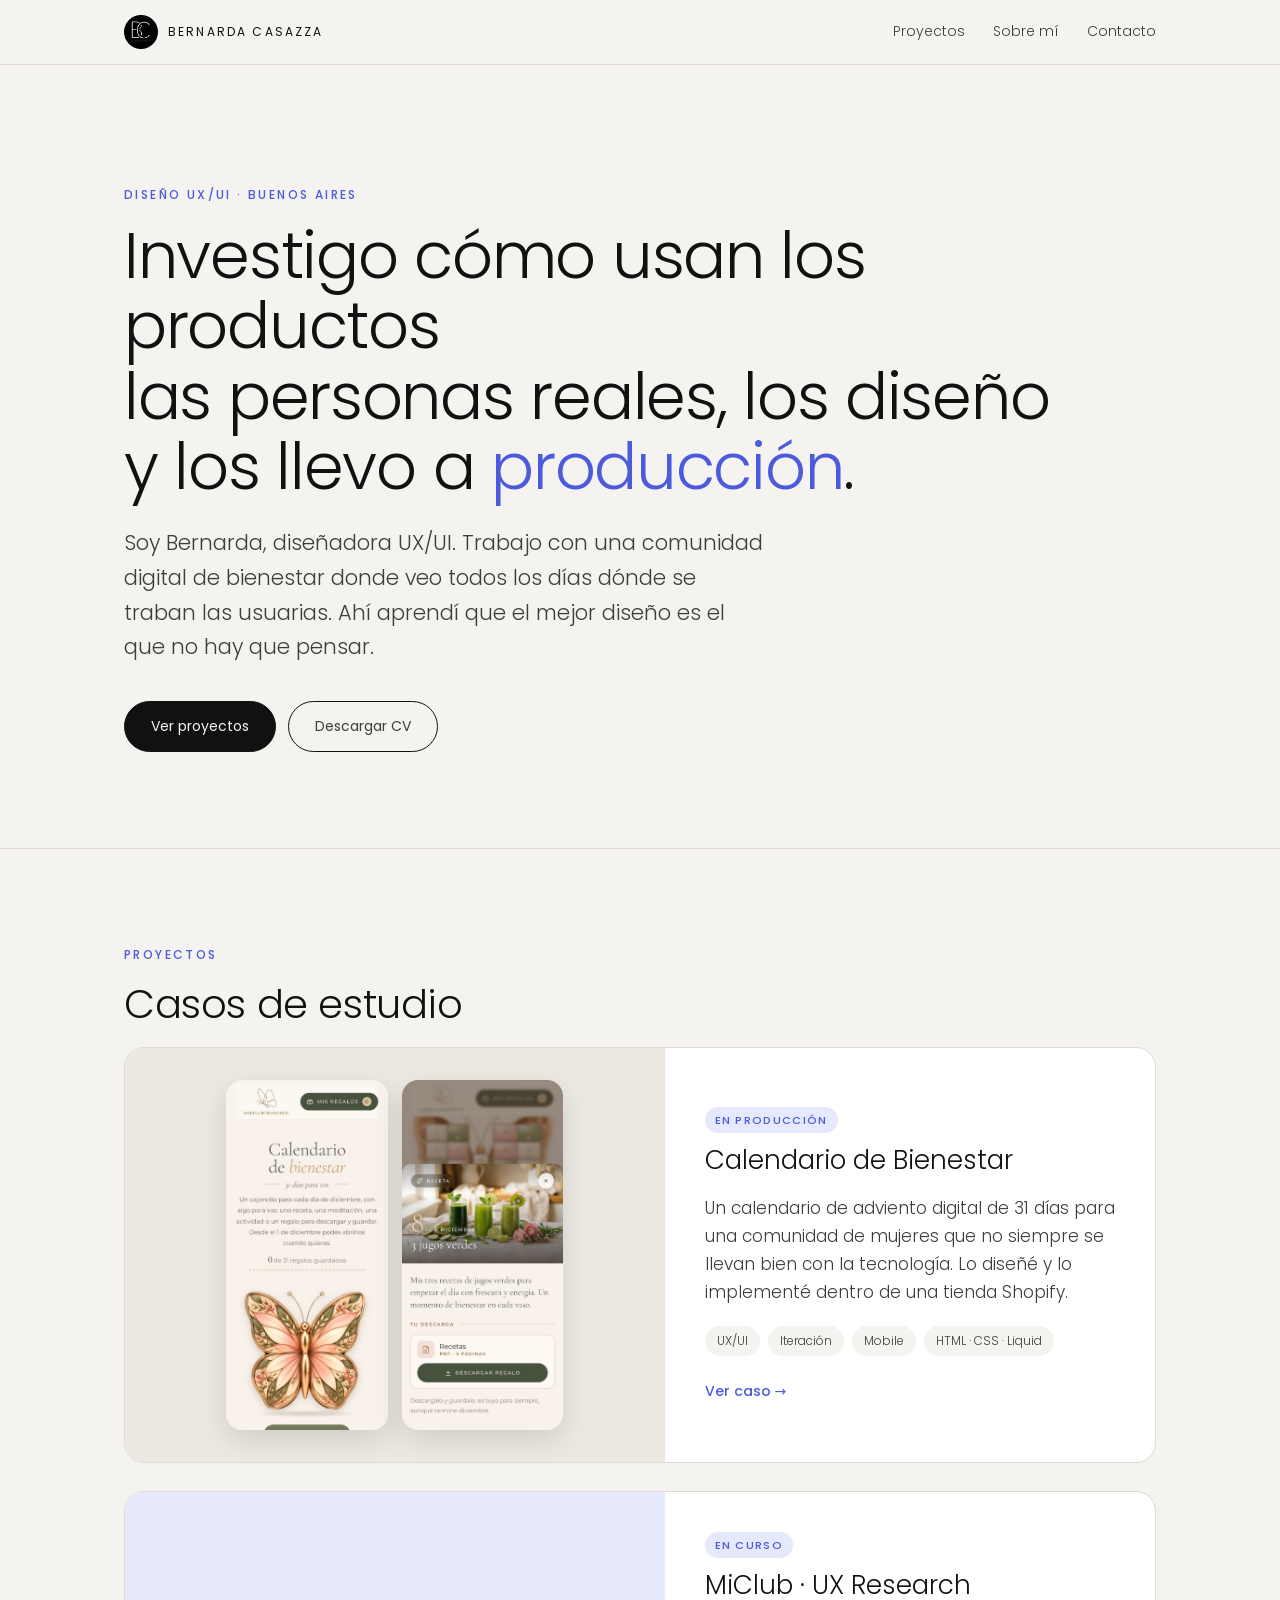
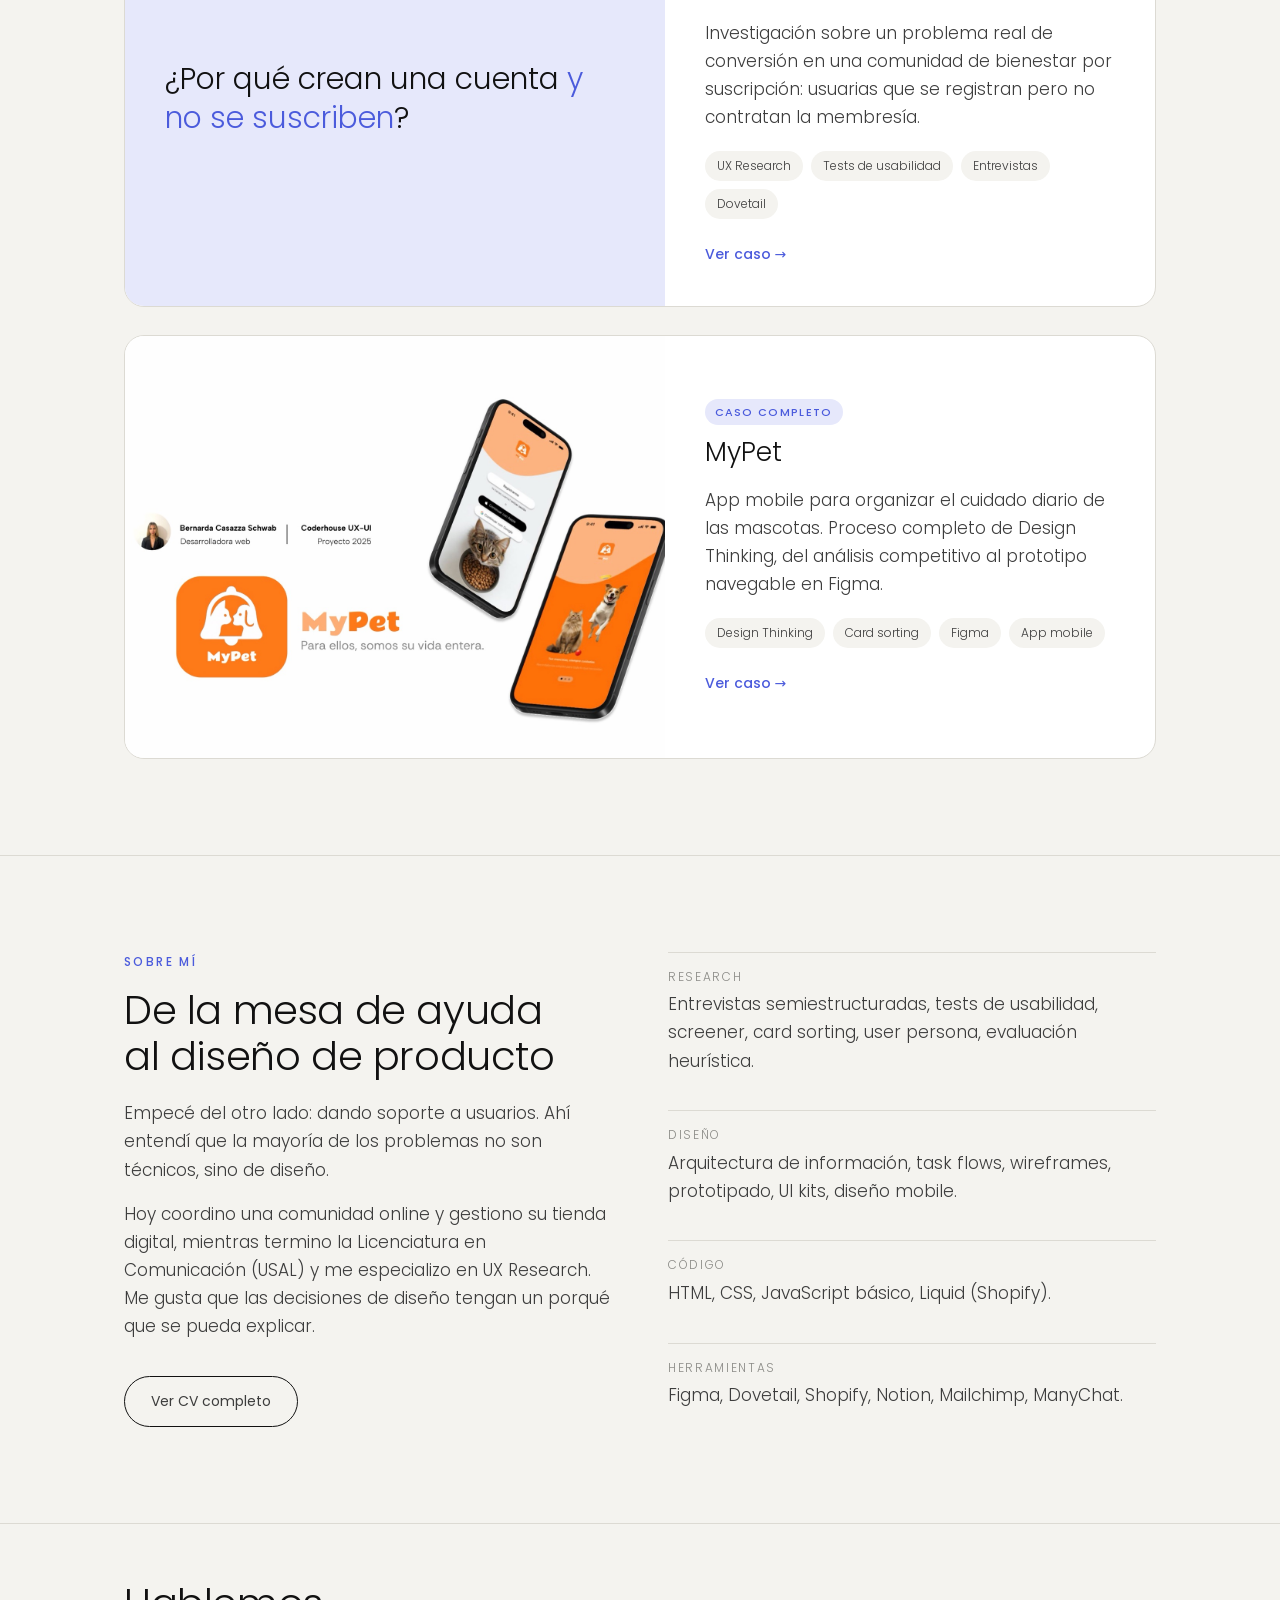
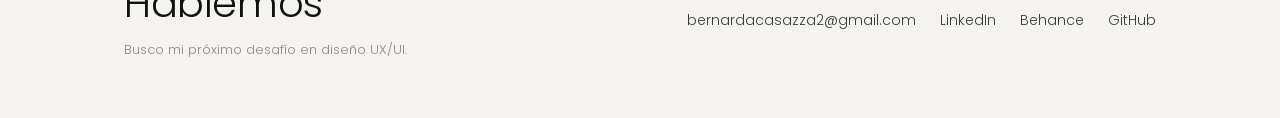
==== index.html @ b024c76c "Primera versión del portfolio" ====
<!doctype html>
<html lang="es">
<head>
  <meta charset="utf-8">
  <meta name="viewport" content="width=device-width, initial-scale=1">
  <title>Bernarda Casazza · Diseño UX/UI</title>
  <meta name="description" content="Portfolio de Bernarda Casazza, diseñadora UX/UI en Buenos Aires. Investigo con personas reales, diseño y llevo los productos a producción.">
  <link rel="icon" href="img/logo-bc.png">
  <link rel="preconnect" href="https://fonts.googleapis.com">
  <link href="https://fonts.googleapis.com/css2?family=Poppins:wght@300;400;500&display=swap" rel="stylesheet">
  <link rel="stylesheet" href="styles.css">
</head>
<body>

<header class="top">
  <div class="wrap">
    <a class="brand" href="index.html"><img src="img/logo-bc.png" alt="">Bernarda Casazza</a>
    <ul class="nav">
      <li><a href="#proyectos">Proyectos</a></li>
      <li class="hide-sm"><a href="#sobre-mi">Sobre mí</a></li>
      <li><a href="#contacto">Contacto</a></li>
    </ul>
  </div>
</header>

<main>
  <section class="hero">
    <div class="wrap">
      <p class="eyebrow">Diseño UX/UI · Buenos Aires</p>
      <h1>Investigo cómo usan los productos <br>las personas reales, los diseño <br>y los llevo a <em>producción</em>.</h1>
      <p class="lead">Soy Bernarda, diseñadora UX/UI. Trabajo con una comunidad digital de bienestar donde veo todos los días dónde se traban las usuarias. Ahí aprendí que el mejor diseño es el que no hay que pensar.</p>
      <div class="btns">
        <a class="btn btn-main" href="#proyectos">Ver proyectos</a>
        <a class="btn btn-ghost" href="cv-bernarda-casazza.pdf" target="_blank">Descargar CV</a>
      </div>
    </div>
  </section>

  <section id="proyectos" class="divider">
    <div class="wrap">
      <p class="eyebrow">Proyectos</p>
      <h2>Casos de estudio</h2>
      <div class="projects">

        <a class="card" href="calendario.html">
          <div class="card-img phones">
            <img src="img/calendario/1-inicio.jpg" alt="Pantalla de inicio del Calendario de Bienestar con una mariposa joyero">
            <img src="img/calendario/4-dia.jpg" alt="Pantalla de un día abierto del calendario">
          </div>
          <div class="card-body">
            <span class="status">En producción</span>
            <h3>Calendario de Bienestar</h3>
            <p>Un calendario de adviento digital de 31 días para una comunidad de mujeres que no siempre se llevan bien con la tecnología. Lo diseñé y lo implementé dentro de una tienda Shopify.</p>
            <ul class="tags"><li>UX/UI</li><li>Iteración</li><li>Mobile</li><li>HTML · CSS · Liquid</li></ul>
            <span class="more">Ver caso →</span>
          </div>
        </a>

        <a class="card" href="miclub.html">
          <div class="card-img" style="background:var(--acc-soft)">
            <p style="font-size:clamp(22px,3vw,30px);font-weight:300;color:var(--ink);padding:40px;line-height:1.3">¿Por qué crean una cuenta <em style="font-style:normal;color:var(--acc)">y no se suscriben</em>?</p>
          </div>
          <div class="card-body">
            <span class="status">En curso</span>
            <h3>MiClub · UX Research</h3>
            <p>Investigación sobre un problema real de conversión en una comunidad de bienestar por suscripción: usuarias que se registran pero no contratan la membresía.</p>
            <ul class="tags"><li>UX Research</li><li>Tests de usabilidad</li><li>Entrevistas</li><li>Dovetail</li></ul>
            <span class="more">Ver caso →</span>
          </div>
        </a>

        <a class="card" href="mypet.html">
          <div class="card-img"><img src="img/mypet/00_PORTADA_cover_behance.jpg" alt="Portada del caso MyPet, app para el cuidado de mascotas"></div>
          <div class="card-body">
            <span class="status">Caso completo</span>
            <h3>MyPet</h3>
            <p>App mobile para organizar el cuidado diario de las mascotas. Proceso completo de Design Thinking, del análisis competitivo al prototipo navegable en Figma.</p>
            <ul class="tags"><li>Design Thinking</li><li>Card sorting</li><li>Figma</li><li>App mobile</li></ul>
            <span class="more">Ver caso →</span>
          </div>
        </a>

      </div>
    </div>
  </section>

  <section id="sobre-mi" class="divider">
    <div class="wrap about">
      <div>
        <p class="eyebrow">Sobre mí</p>
        <h2>De la mesa de ayuda <br>al diseño de producto</h2>
        <div class="prose">
          <p>Empecé del otro lado: dando soporte a usuarios. Ahí entendí que la mayoría de los problemas no son técnicos, sino de diseño.</p>
          <p>Hoy coordino una comunidad online y gestiono su tienda digital, mientras termino la Licenciatura en Comunicación (USAL) y me especializo en UX Research. Me gusta que las decisiones de diseño tengan un porqué que se pueda explicar.</p>
        </div>
        <div class="btns"><a class="btn btn-ghost" href="cv-bernarda-casazza.pdf" target="_blank">Ver CV completo</a></div>
      </div>
      <ul class="skills">
        <li><span>Research</span>Entrevistas semiestructuradas, tests de usabilidad, screener, card sorting, user persona, evaluación heurística.</li>
        <li><span>Diseño</span>Arquitectura de información, task flows, wireframes, prototipado, UI kits, diseño mobile.</li>
        <li><span>Código</span>HTML, CSS, JavaScript básico, Liquid (Shopify).</li>
        <li><span>Herramientas</span>Figma, Dovetail, Shopify, Notion, Mailchimp, ManyChat.</li>
      </ul>
    </div>
  </section>
</main>

<footer id="contacto">
  <div class="wrap">
    <div>
      <h2 style="margin-bottom:8px">Hablemos</h2>
      <small>Busco mi próximo desafío en diseño UX/UI.</small>
    </div>
    <ul class="contact">
      <li><a href="mailto:bernardacasazza2@gmail.com">bernardacasazza2@gmail.com</a></li>
      <li><a href="https://www.linkedin.com/in/maria-bernarda-casazza-schwab-40ab6226b/" target="_blank">LinkedIn</a></li>
      <li><a href="https://www.behance.net/bernardacasazza1" target="_blank">Behance</a></li>
      <li><a href="https://github.com/bernicasazza" target="_blank">GitHub</a></li>
    </ul>
  </div>
</footer>

</body>
</html>
---- styles.css ----
:root {
  --bg: #f4f3ef;
  --surface: #ffffff;
  --ink: #111111;
  --text: #3d3d3d;
  --muted: #8a8a86;
  --line: #dcdad3;
  --acc: #4b5bdc;
  --acc-soft: #e6e8fb;
  --max: 1080px;
}

* { box-sizing: border-box; margin: 0; padding: 0; }
html { scroll-behavior: smooth; }
body {
  background: var(--bg);
  color: var(--text);
  font-family: "Poppins", system-ui, sans-serif;
  font-weight: 300;
  font-size: 17px;
  line-height: 1.65;
  -webkit-font-smoothing: antialiased;
}
img { display: block; max-width: 100%; height: auto; }
a { color: inherit; }
strong { font-weight: 500; color: var(--ink); }

.wrap { max-width: var(--max); margin: 0 auto; padding: 0 24px; }

/* Header */
.top {
  position: sticky; top: 0; z-index: 10;
  background: rgba(244, 243, 239, .92);
  backdrop-filter: blur(8px);
  border-bottom: 1px solid var(--line);
}
.top .wrap { display: flex; align-items: center; justify-content: space-between; height: 64px; }
.brand { display: flex; align-items: center; gap: 10px; text-decoration: none; color: var(--ink); font-weight: 400; letter-spacing: .18em; font-size: 12px; text-transform: uppercase; }
.brand img { width: 34px; height: 34px; border-radius: 50%; }
.nav { display: flex; gap: 28px; list-style: none; font-size: 14px; }
.nav a { text-decoration: none; color: var(--text); }
.nav a:hover { color: var(--acc); }

/* Type */
.eyebrow { font-size: 12px; letter-spacing: .2em; text-transform: uppercase; color: var(--acc); font-weight: 500; margin-bottom: 16px; }
h1 { font-weight: 300; color: var(--ink); font-size: clamp(36px, 6vw, 64px); line-height: 1.1; letter-spacing: -.02em; }
h1 em, h2 em { font-style: normal; color: var(--acc); }
h2 { font-weight: 300; color: var(--ink); font-size: clamp(28px, 4vw, 40px); line-height: 1.15; letter-spacing: -.01em; margin-bottom: 20px; }
h3 { font-weight: 500; color: var(--ink); font-size: 18px; margin-bottom: 8px; }
.lead { font-size: clamp(18px, 2vw, 21px); max-width: 640px; margin-top: 24px; }

/* Buttons */
.btns { display: flex; gap: 12px; flex-wrap: wrap; margin-top: 36px; }
.btn { display: inline-block; padding: 13px 26px; border-radius: 999px; text-decoration: none; font-size: 14px; font-weight: 400; border: 1px solid var(--ink); transition: .2s; }
.btn-main { background: var(--ink); color: var(--bg); }
.btn-main:hover { background: var(--acc); border-color: var(--acc); }
.btn-ghost:hover { border-color: var(--acc); color: var(--acc); }

/* Sections */
section { padding: 96px 0; }
.hero { padding: 120px 0 96px; }
.divider { border-top: 1px solid var(--line); }

/* Project cards */
.projects { display: grid; gap: 28px; }
.card {
  display: grid; grid-template-columns: 1.1fr 1fr; gap: 0;
  background: var(--surface); border-radius: 20px; overflow: hidden;
  text-decoration: none; color: inherit; border: 1px solid var(--line);
  transition: transform .25s, box-shadow .25s;
}
.card:hover { transform: translateY(-4px); box-shadow: 0 18px 40px rgba(0,0,0,.07); }
.card-img { background: #ebe9e2; display: flex; align-items: center; justify-content: center; min-height: 340px; overflow: hidden; }
.card-img img { width: 100%; height: 100%; object-fit: cover; }
.card-img.phones { gap: 14px; padding: 32px; }
.card-img.phones img { width: 34%; height: auto; border-radius: 16px; box-shadow: 0 10px 30px rgba(0,0,0,.12); }
.card-body { padding: 40px; display: flex; flex-direction: column; justify-content: center; }
.card-body h3 { font-size: 26px; font-weight: 300; margin: 6px 0 12px; }
.tags { display: flex; flex-wrap: wrap; gap: 8px; margin-top: 20px; list-style: none; }
.tags li { font-size: 12px; padding: 5px 12px; border-radius: 999px; background: var(--bg); color: var(--text); }
.more { margin-top: 24px; font-size: 14px; color: var(--acc); font-weight: 500; }
.status { align-self: flex-start; display: inline-block; font-size: 11px; letter-spacing: .12em; text-transform: uppercase; padding: 4px 10px; border-radius: 999px; background: var(--acc-soft); color: var(--acc); font-weight: 500; }

/* About */
.about { display: grid; grid-template-columns: 1fr 1fr; gap: 56px; }
.skills { list-style: none; display: grid; gap: 18px; }
.skills li { border-top: 1px solid var(--line); padding-top: 14px; }
.skills span { display: block; font-size: 12px; letter-spacing: .14em; text-transform: uppercase; color: var(--muted); margin-bottom: 4px; }

/* Case study */
.case-hero { padding: 96px 0 56px; }
.meta { display: grid; grid-template-columns: repeat(4, 1fr); gap: 24px; margin-top: 48px; padding-top: 24px; border-top: 1px solid var(--line); }
.meta span { display: block; font-size: 12px; letter-spacing: .14em; text-transform: uppercase; color: var(--muted); }
.meta p { color: var(--ink); font-size: 15px; }
.case section { padding: 72px 0; }
.two { display: grid; grid-template-columns: 1fr 1.4fr; gap: 56px; align-items: start; }
.prose p + p { margin-top: 16px; }
.prose ul { margin: 16px 0 0 20px; }
.prose li + li { margin-top: 8px; }
.grid-4 { display: grid; grid-template-columns: repeat(4, 1fr); gap: 16px; }
.grid-3 { display: grid; grid-template-columns: repeat(3, 1fr); gap: 16px; }
.box { background: var(--surface); border: 1px solid var(--line); border-radius: 16px; padding: 24px; }
.box .num { color: var(--acc); font-size: 13px; font-weight: 500; display: block; margin-bottom: 10px; }
.box p { font-size: 15px; }
.phones-row { display: flex; gap: 20px; justify-content: center; flex-wrap: wrap; }
.phones-row figure { width: min(220px, 44%); }
.phones-row img { border-radius: 22px; box-shadow: 0 14px 34px rgba(0,0,0,.12); }
figcaption { font-size: 13px; color: var(--muted); margin-top: 12px; text-align: center; }
.decision { display: grid; grid-template-columns: 1fr 220px; gap: 64px; align-items: center; padding: 48px 0; border-top: 1px solid var(--line); }
.decision:first-of-type { border-top: 0; }
.decision img { border-radius: 22px; box-shadow: 0 14px 34px rgba(0,0,0,.12); }
.chips { display: flex; gap: 8px; flex-wrap: wrap; margin-top: 16px; }
.chips span { font-size: 13px; padding: 4px 12px; border-radius: 999px; border: 1px solid var(--line); background: var(--surface); }

/* Timeline */
.timeline { list-style: none; position: relative; margin-left: 8px; }
.timeline::before { content: ""; position: absolute; left: 0; top: 8px; bottom: 8px; width: 1px; background: var(--line); }
.timeline li { position: relative; padding: 0 0 26px 32px; }
.timeline li::before { content: ""; position: absolute; left: -5px; top: 8px; width: 11px; height: 11px; border-radius: 50%; background: var(--bg); border: 1px solid var(--acc); }
.timeline li:last-child::before { background: var(--acc); }
.timeline b { font-weight: 500; color: var(--acc); margin-right: 8px; }

/* Before / after */
.compare { display: grid; grid-template-columns: 1fr 1fr; gap: 16px; }
.compare .box span { font-size: 12px; letter-spacing: .14em; text-transform: uppercase; color: var(--muted); display: block; margin-bottom: 8px; }
.compare .after { border-color: var(--acc); }
.compare .after span { color: var(--acc); }

.quote { font-size: clamp(24px, 3.4vw, 36px); font-weight: 300; color: var(--ink); line-height: 1.3; max-width: 820px; }
.full img { border-radius: 16px; border: 1px solid var(--line); }
.stack { display: grid; gap: 20px; }

.next { display: flex; justify-content: space-between; gap: 16px; flex-wrap: wrap; }

/* Footer */
footer { border-top: 1px solid var(--line); padding: 56px 0; }
footer .wrap { display: flex; justify-content: space-between; align-items: center; gap: 24px; flex-wrap: wrap; }
.contact { display: flex; gap: 24px; flex-wrap: wrap; list-style: none; font-size: 14px; }
.contact a { text-decoration: none; }
.contact a:hover { color: var(--acc); }
small { color: var(--muted); font-size: 13px; }

@media (max-width: 820px) {
  body { font-size: 16px; }
  .wrap { padding: 0 16px; }
  .nav { gap: 16px; font-size: 13px; }
  .nav .hide-sm { display: none; }
  .hero { padding: 72px 0 64px; }
  h1 br, h2 br { display: none; }
  .card-img.phones { padding: 24px 16px; }
  section, .case section { padding: 56px 0; }
  .card, .about, .two, .decision, .compare { grid-template-columns: 1fr; }
  .card-img { min-height: 240px; }
  .card-body { padding: 28px; }
  .decision { gap: 24px; }
  .decision img { max-width: 220px; margin: 0 auto; }
  .grid-4, .grid-3, .meta { grid-template-columns: 1fr 1fr; }
}
@media (max-width: 480px) {
  .grid-4, .grid-3 { grid-template-columns: 1fr; }
}
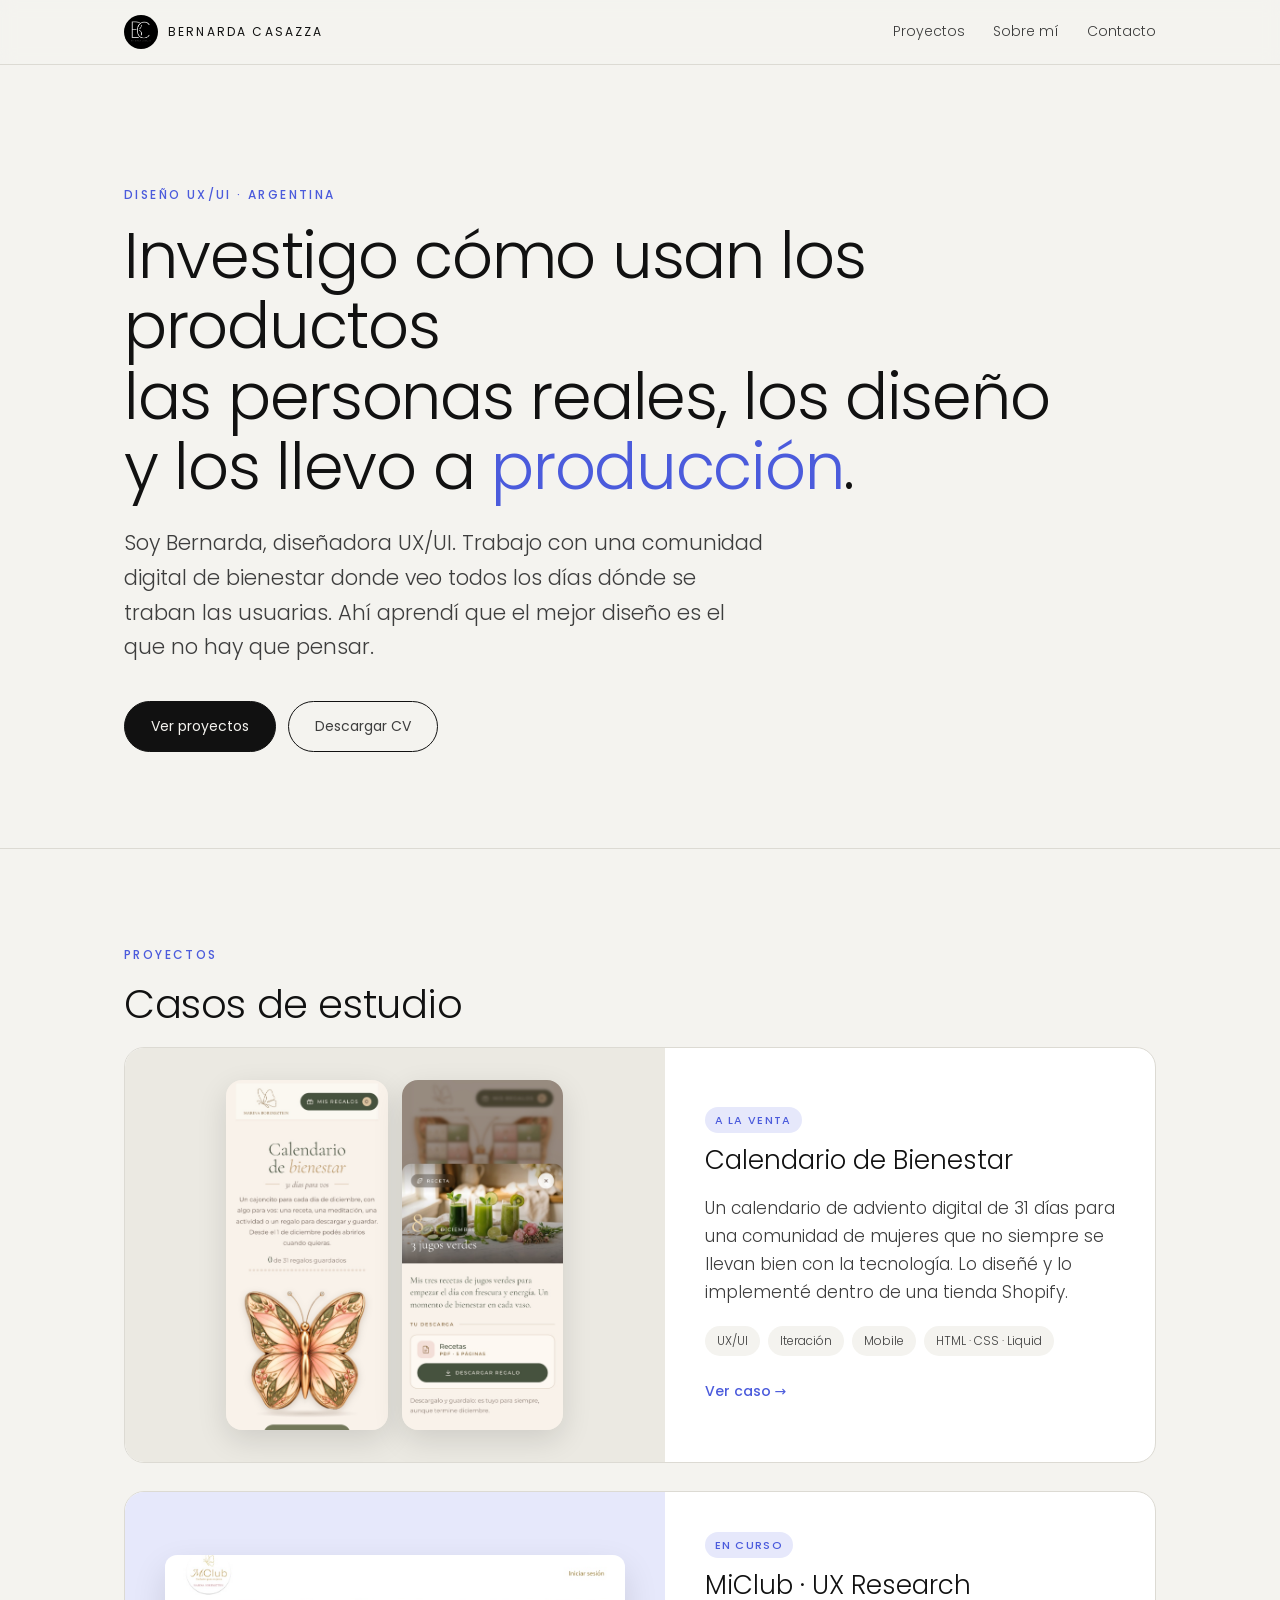
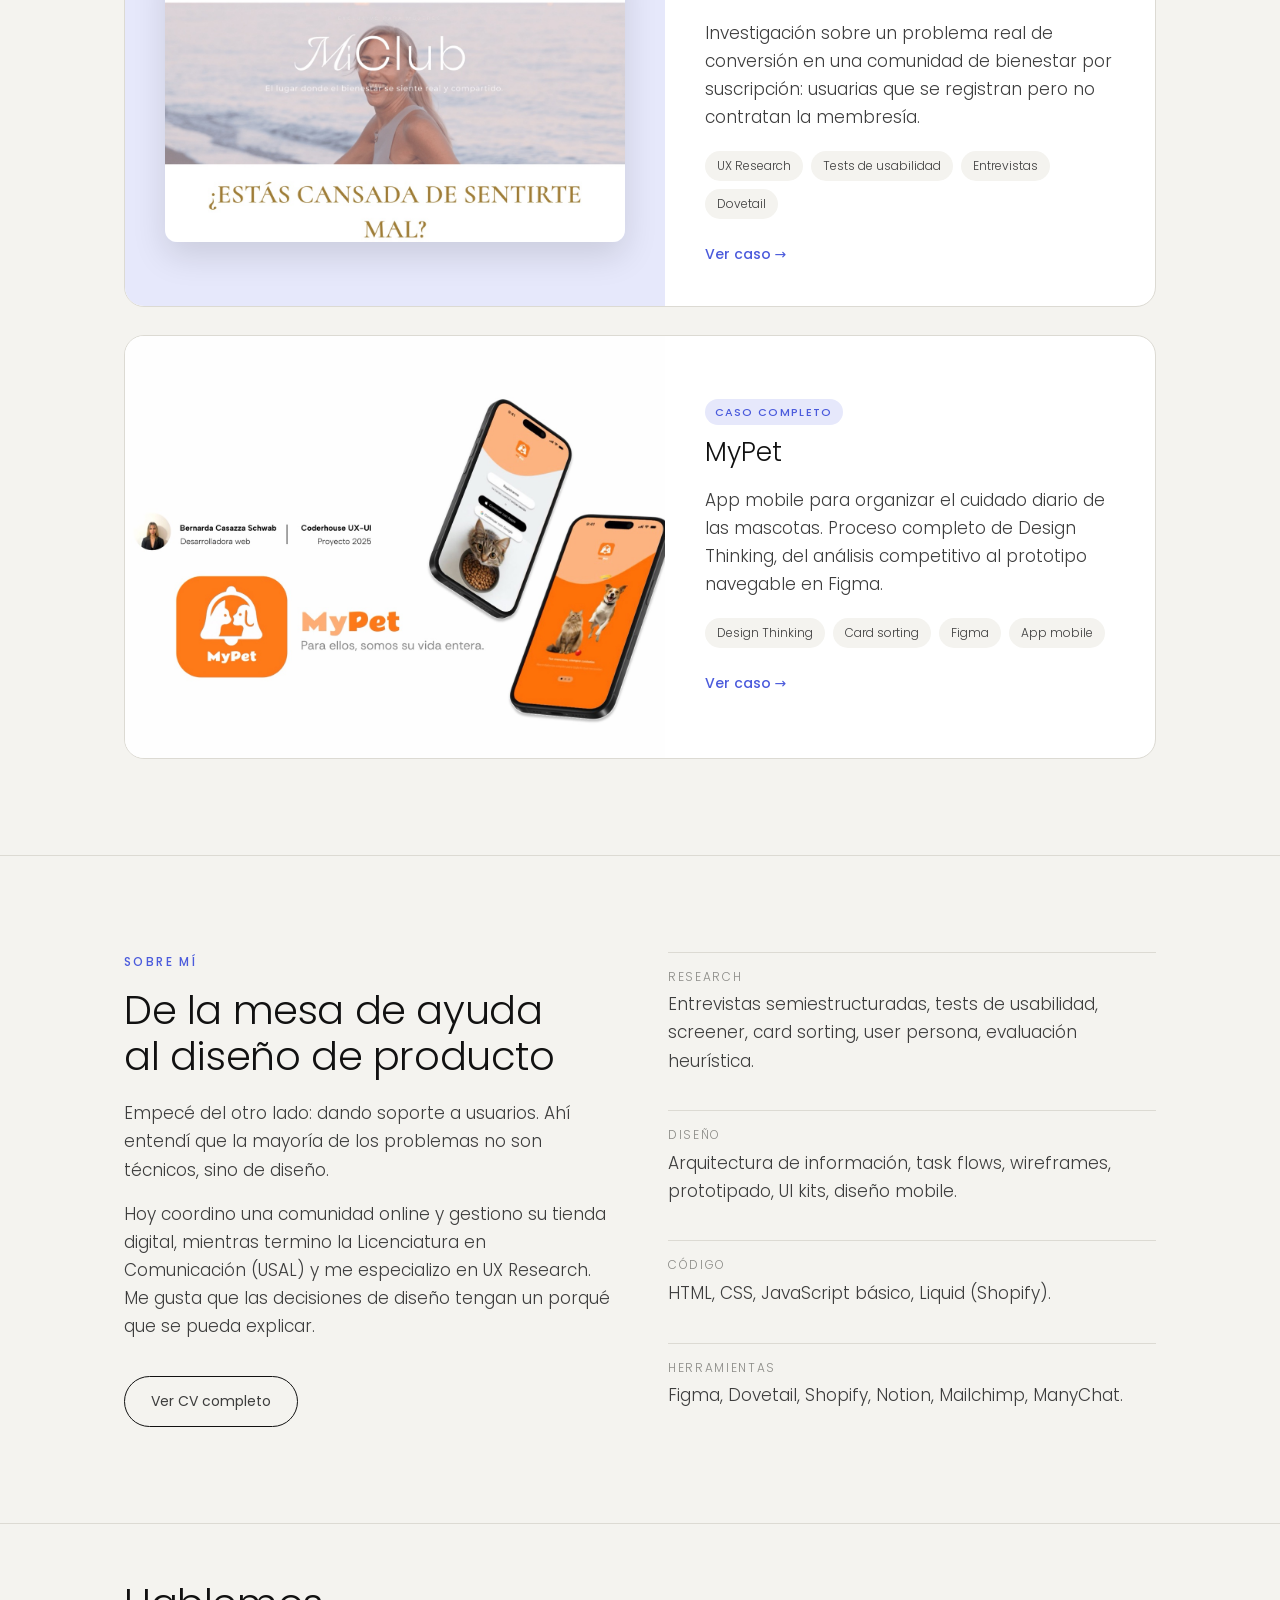
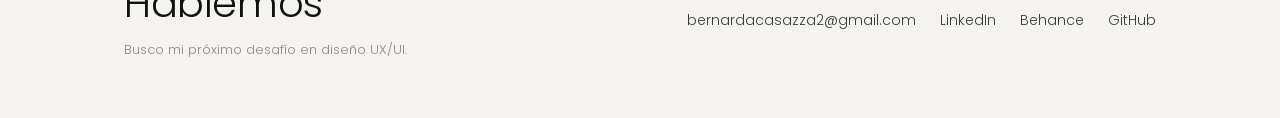
==== commit 14ef15f2: "Argentina, calendario a la venta y captura de MiClub Co-Authored-By: Claude Opus 5.5 <noreply@anthro" ====
--- a/index.html
+++ b/index.html
@@ -4,7 +4,15 @@
   <meta charset="utf-8">
   <meta name="viewport" content="width=device-width, initial-scale=1">
   <title>Bernarda Casazza · Diseño UX/UI</title>
-  <meta name="description" content="Portfolio de Bernarda Casazza, diseñadora UX/UI en Buenos Aires. Investigo con personas reales, diseño y llevo los productos a producción.">
+  <meta name="description" content="Portfolio de Bernarda Casazza, diseñadora UX/UI en Argentina. Investigo con personas reales, diseño y llevo los productos a producción.">
+  <meta property="og:type" content="website">
+  <meta property="og:url" content="https://bernicasazza.github.io/">
+  <meta property="og:title" content="Bernarda Casazza · Diseño UX/UI">
+  <meta property="og:description" content="Portfolio de Bernarda Casazza, diseñadora UX/UI en Argentina. Investigo con personas reales, diseño y llevo los productos a producción.">
+  <meta property="og:image" content="https://bernicasazza.github.io/img/og-portfolio.jpg">
+  <meta property="og:image:width" content="1200">
+  <meta property="og:image:height" content="627">
+  <meta name="twitter:card" content="summary_large_image">
   <link rel="icon" href="img/logo-bc.png">
   <link rel="preconnect" href="https://fonts.googleapis.com">
   <link href="https://fonts.googleapis.com/css2?family=Poppins:wght@300;400;500&display=swap" rel="stylesheet">
@@ -26,7 +34,7 @@
 <main>
   <section class="hero">
     <div class="wrap">
-      <p class="eyebrow">Diseño UX/UI · Buenos Aires</p>
+      <p class="eyebrow">Diseño UX/UI · Argentina</p>
       <h1>Investigo cómo usan los productos <br>las personas reales, los diseño <br>y los llevo a <em>producción</em>.</h1>
       <p class="lead">Soy Bernarda, diseñadora UX/UI. Trabajo con una comunidad digital de bienestar donde veo todos los días dónde se traban las usuarias. Ahí aprendí que el mejor diseño es el que no hay que pensar.</p>
       <div class="btns">
@@ -48,7 +56,7 @@
             <img src="img/calendario/4-dia.jpg" alt="Pantalla de un día abierto del calendario">
           </div>
           <div class="card-body">
-            <span class="status">En producción</span>
+            <span class="status">A la venta</span>
             <h3>Calendario de Bienestar</h3>
             <p>Un calendario de adviento digital de 31 días para una comunidad de mujeres que no siempre se llevan bien con la tecnología. Lo diseñé y lo implementé dentro de una tienda Shopify.</p>
             <ul class="tags"><li>UX/UI</li><li>Iteración</li><li>Mobile</li><li>HTML · CSS · Liquid</li></ul>
@@ -57,8 +65,8 @@
         </a>
 
         <a class="card" href="miclub.html">
-          <div class="card-img" style="background:var(--acc-soft)">
-            <p style="font-size:clamp(22px,3vw,30px);font-weight:300;color:var(--ink);padding:40px;line-height:1.3">¿Por qué crean una cuenta <em style="font-style:normal;color:var(--acc)">y no se suscriben</em>?</p>
+          <div class="card-img browser" style="background:var(--acc-soft)">
+            <img src="img/miclub/sitio.jpg" alt="Página de suscripción de MiClub">
           </div>
           <div class="card-body">
             <span class="status">En curso</span>
--- a/styles.css
+++ b/styles.css
@@ -73,6 +73,8 @@
 .card-img { background: #ebe9e2; display: flex; align-items: center; justify-content: center; min-height: 340px; overflow: hidden; }
 .card-img img { width: 100%; height: 100%; object-fit: cover; }
 .card-img.phones { gap: 14px; padding: 32px; }
+.card-img.browser { padding: 40px; }
+.card-img.browser img { width: 100%; height: auto; border-radius: 12px; box-shadow: 0 14px 34px rgba(0,0,0,.12); }
 .card-img.phones img { width: 34%; height: auto; border-radius: 16px; box-shadow: 0 10px 30px rgba(0,0,0,.12); }
 .card-body { padding: 40px; display: flex; flex-direction: column; justify-content: center; }
 .card-body h3 { font-size: 26px; font-weight: 300; margin: 6px 0 12px; }
@@ -148,6 +150,7 @@
   .hero { padding: 72px 0 64px; }
   h1 br, h2 br { display: none; }
   .card-img.phones { padding: 24px 16px; }
+  .card-img.browser { padding: 24px 16px; }
   section, .case section { padding: 56px 0; }
   .card, .about, .two, .decision, .compare { grid-template-columns: 1fr; }
   .card-img { min-height: 240px; }
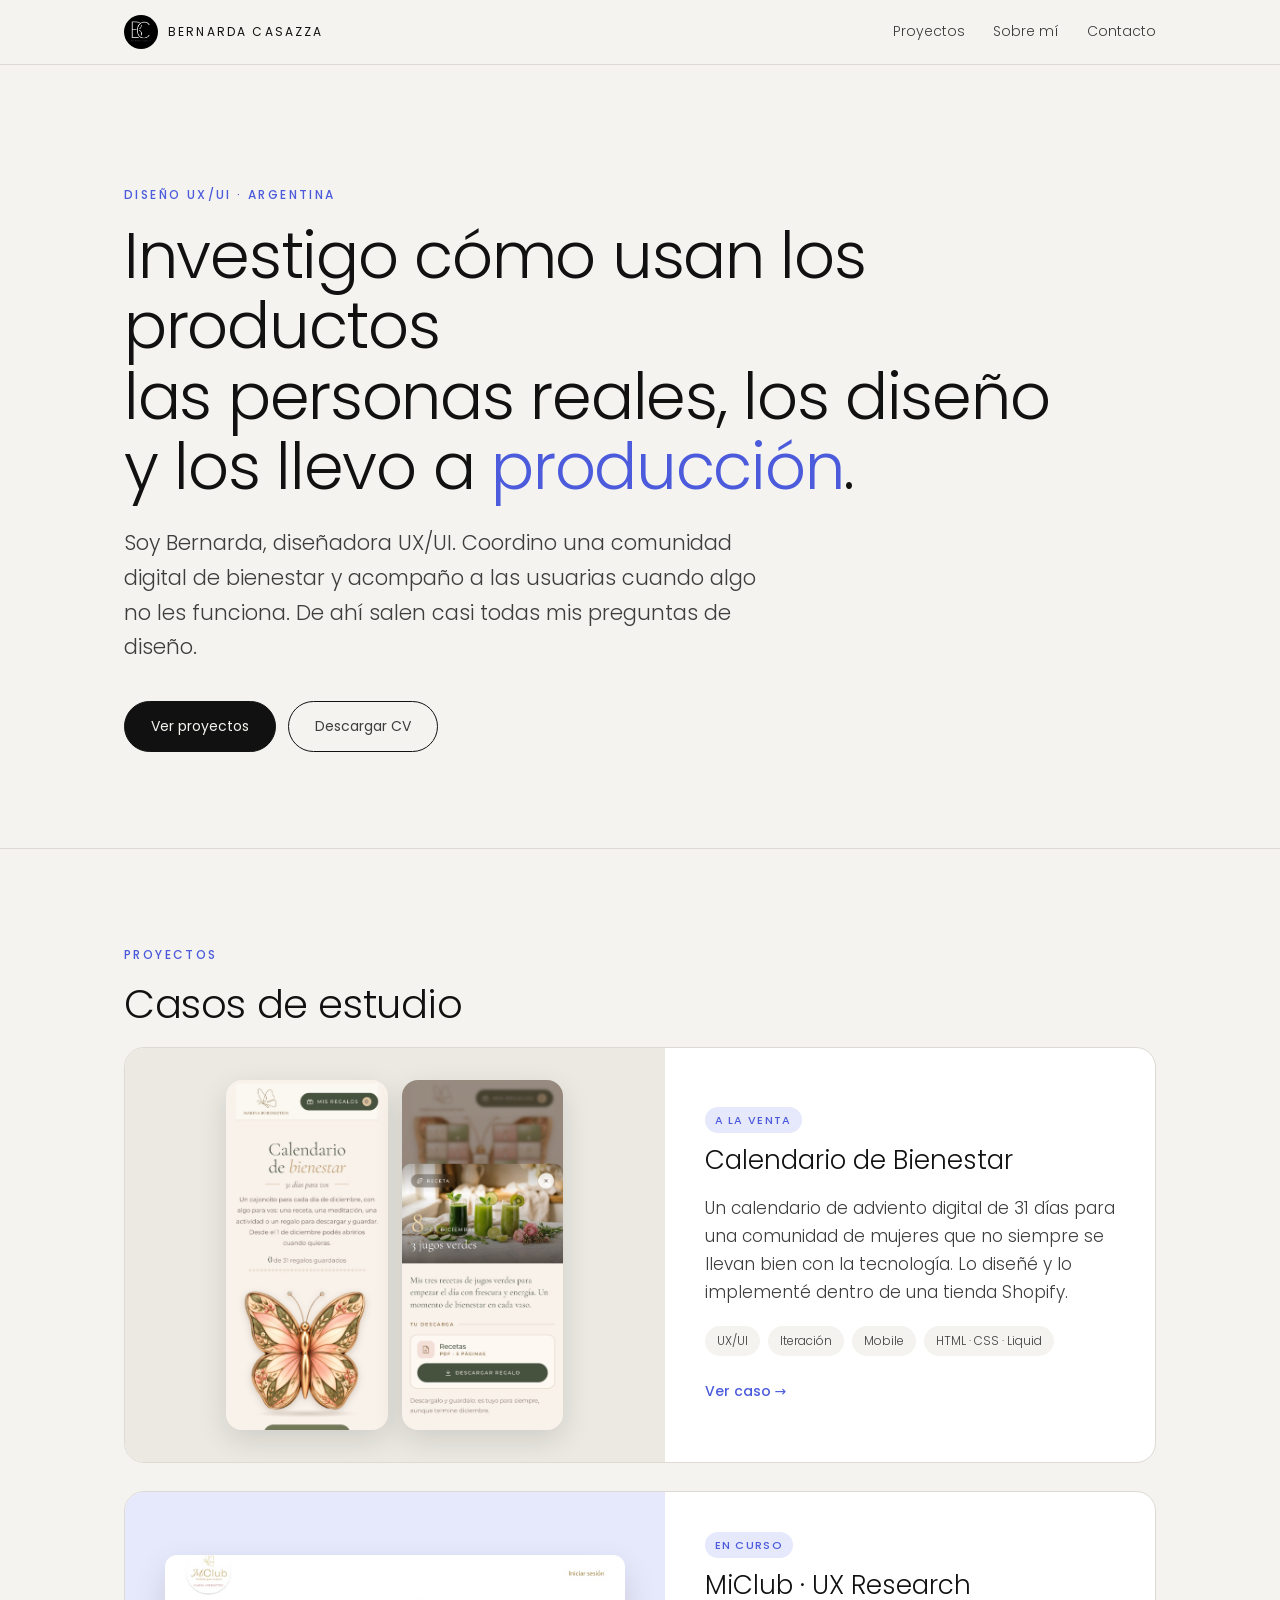
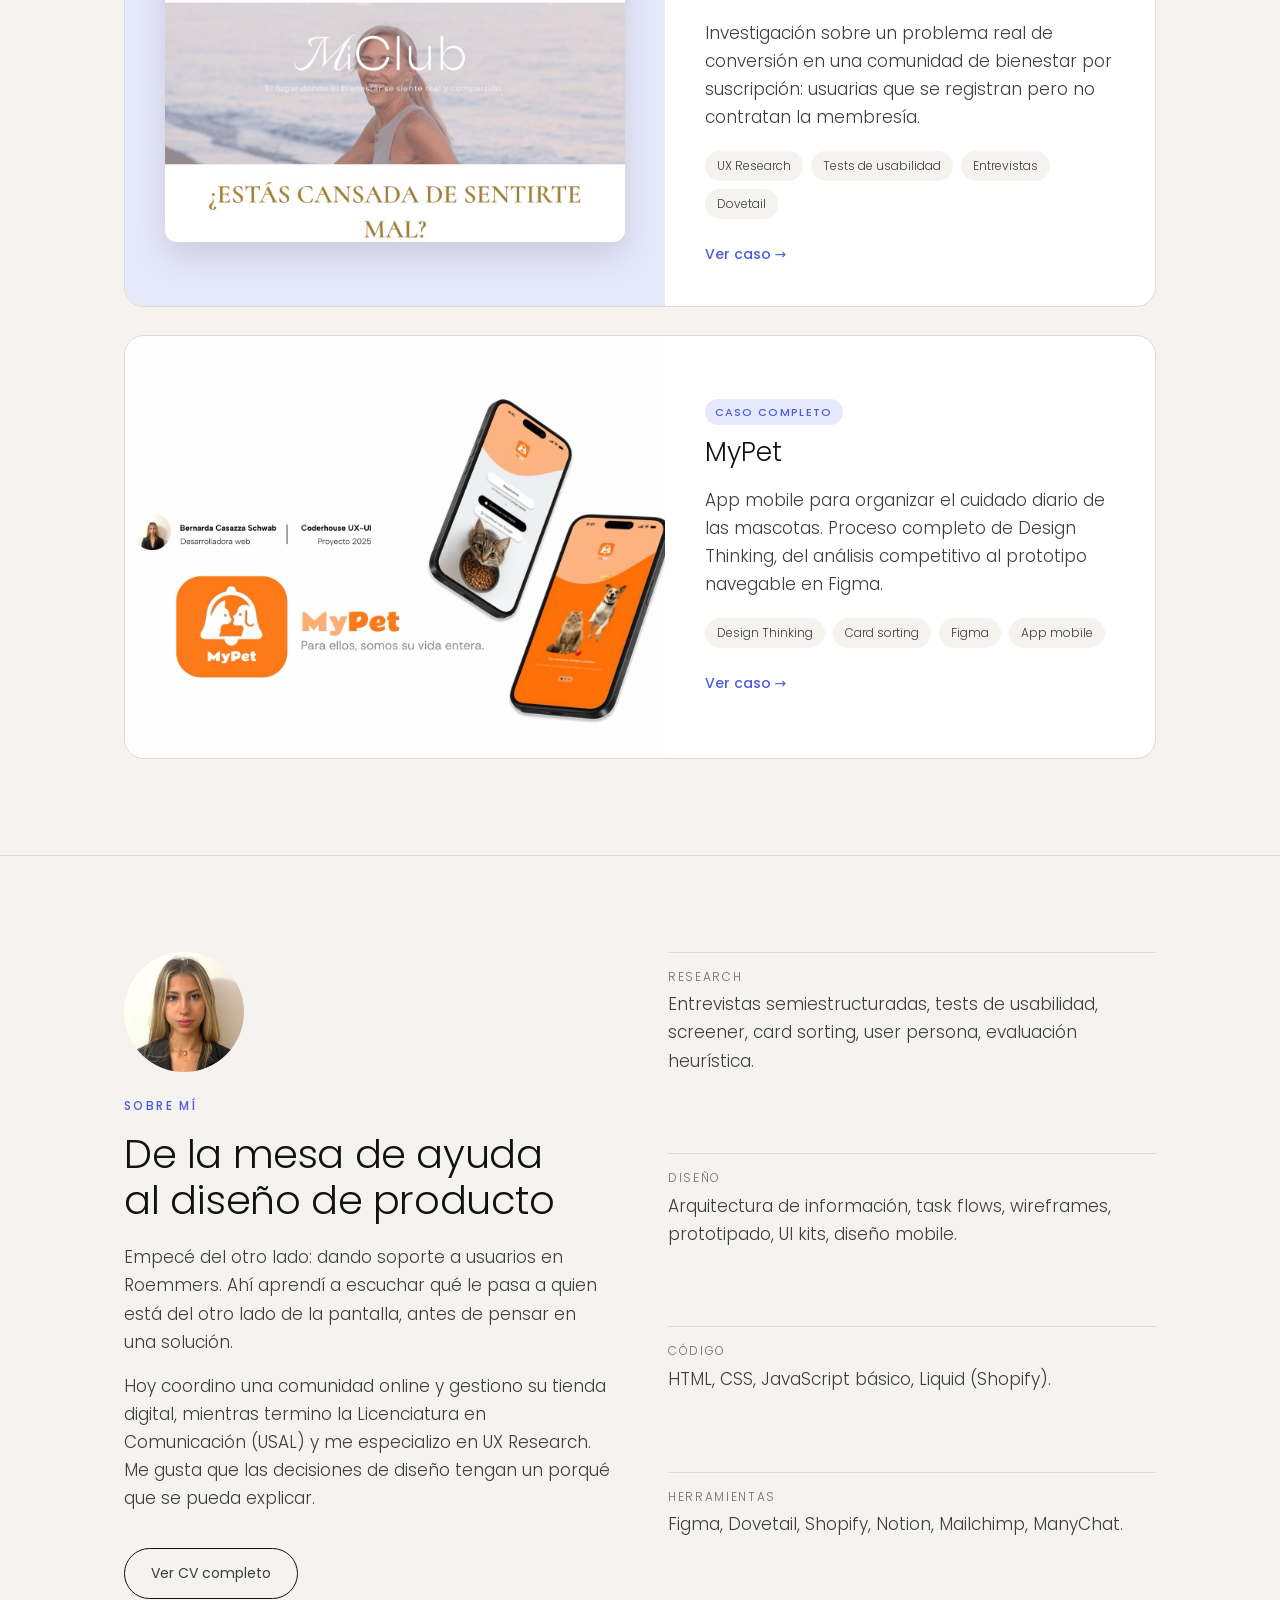
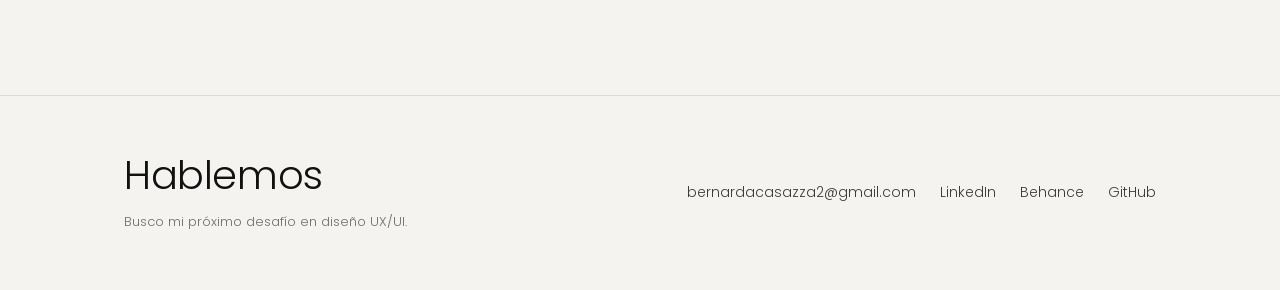
==== commit 67188e6f: "Casos con resumen rápido, versiones reales del calendario, investigación y foto Co-Authored-By: Clau" ====
--- a/index.html
+++ b/index.html
@@ -36,7 +36,7 @@
     <div class="wrap">
       <p class="eyebrow">Diseño UX/UI · Argentina</p>
       <h1>Investigo cómo usan los productos <br>las personas reales, los diseño <br>y los llevo a <em>producción</em>.</h1>
-      <p class="lead">Soy Bernarda, diseñadora UX/UI. Trabajo con una comunidad digital de bienestar donde veo todos los días dónde se traban las usuarias. Ahí aprendí que el mejor diseño es el que no hay que pensar.</p>
+      <p class="lead">Soy Bernarda, diseñadora UX/UI. Coordino una comunidad digital de bienestar y acompaño a las usuarias cuando algo no les funciona. De ahí salen casi todas mis preguntas de diseño.</p>
       <div class="btns">
         <a class="btn btn-main" href="#proyectos">Ver proyectos</a>
         <a class="btn btn-ghost" href="cv-bernarda-casazza.pdf" target="_blank">Descargar CV</a>
@@ -95,10 +95,11 @@
   <section id="sobre-mi" class="divider">
     <div class="wrap about">
       <div>
+        <img class="about-photo" src="img/foto.jpg" alt="Foto de Bernarda Casazza">
         <p class="eyebrow">Sobre mí</p>
         <h2>De la mesa de ayuda <br>al diseño de producto</h2>
         <div class="prose">
-          <p>Empecé del otro lado: dando soporte a usuarios. Ahí entendí que la mayoría de los problemas no son técnicos, sino de diseño.</p>
+          <p>Empecé del otro lado: dando soporte a usuarios en Roemmers. Ahí aprendí a escuchar qué le pasa a quien está del otro lado de la pantalla, antes de pensar en una solución.</p>
           <p>Hoy coordino una comunidad online y gestiono su tienda digital, mientras termino la Licenciatura en Comunicación (USAL) y me especializo en UX Research. Me gusta que las decisiones de diseño tengan un porqué que se pueda explicar.</p>
         </div>
         <div class="btns"><a class="btn btn-ghost" href="cv-bernarda-casazza.pdf" target="_blank">Ver CV completo</a></div>
--- a/styles.css
+++ b/styles.css
@@ -3,7 +3,7 @@
   --surface: #ffffff;
   --ink: #111111;
   --text: #3d3d3d;
-  --muted: #8a8a86;
+  --muted: #6e6d68;
   --line: #dcdad3;
   --acc: #4b5bdc;
   --acc-soft: #e6e8fb;
@@ -114,6 +114,21 @@
 .chips { display: flex; gap: 8px; flex-wrap: wrap; margin-top: 16px; }
 .chips span { font-size: 13px; padding: 4px 12px; border-radius: 999px; border: 1px solid var(--line); background: var(--surface); }
 
+/* Resumen rápido */
+.tldr { display: grid; grid-template-columns: repeat(3, 1fr); gap: 16px; margin-top: 40px; }
+.tldr div { background: var(--surface); border: 1px solid var(--line); border-radius: 16px; padding: 22px 24px; }
+.tldr span { display: block; font-size: 12px; letter-spacing: .14em; text-transform: uppercase; color: var(--acc); font-weight: 500; margin-bottom: 8px; }
+.tldr p { font-size: 15px; color: var(--ink); }
+
+/* Evolución de versiones */
+.evo { display: grid; grid-template-columns: repeat(4, 1fr); gap: 20px; margin-top: 40px; }
+.evo img { border-radius: 18px; box-shadow: 0 12px 30px rgba(0,0,0,.1); }
+.evo figcaption { text-align: left; }
+.evo b { color: var(--acc); font-weight: 500; margin-right: 6px; }
+
+/* Sobre mí con foto */
+.about-photo { width: 120px; height: 120px; border-radius: 50%; object-fit: cover; margin-bottom: 24px; }
+
 /* Timeline */
 .timeline { list-style: none; position: relative; margin-left: 8px; }
 .timeline::before { content: ""; position: absolute; left: 0; top: 8px; bottom: 8px; width: 1px; background: var(--line); }
@@ -157,7 +172,8 @@
   .card-body { padding: 28px; }
   .decision { gap: 24px; }
   .decision img { max-width: 220px; margin: 0 auto; }
-  .grid-4, .grid-3, .meta { grid-template-columns: 1fr 1fr; }
+  .grid-4, .grid-3, .meta, .evo { grid-template-columns: 1fr 1fr; }
+  .tldr { grid-template-columns: 1fr; }
 }
 @media (max-width: 480px) {
   .grid-4, .grid-3 { grid-template-columns: 1fr; }
